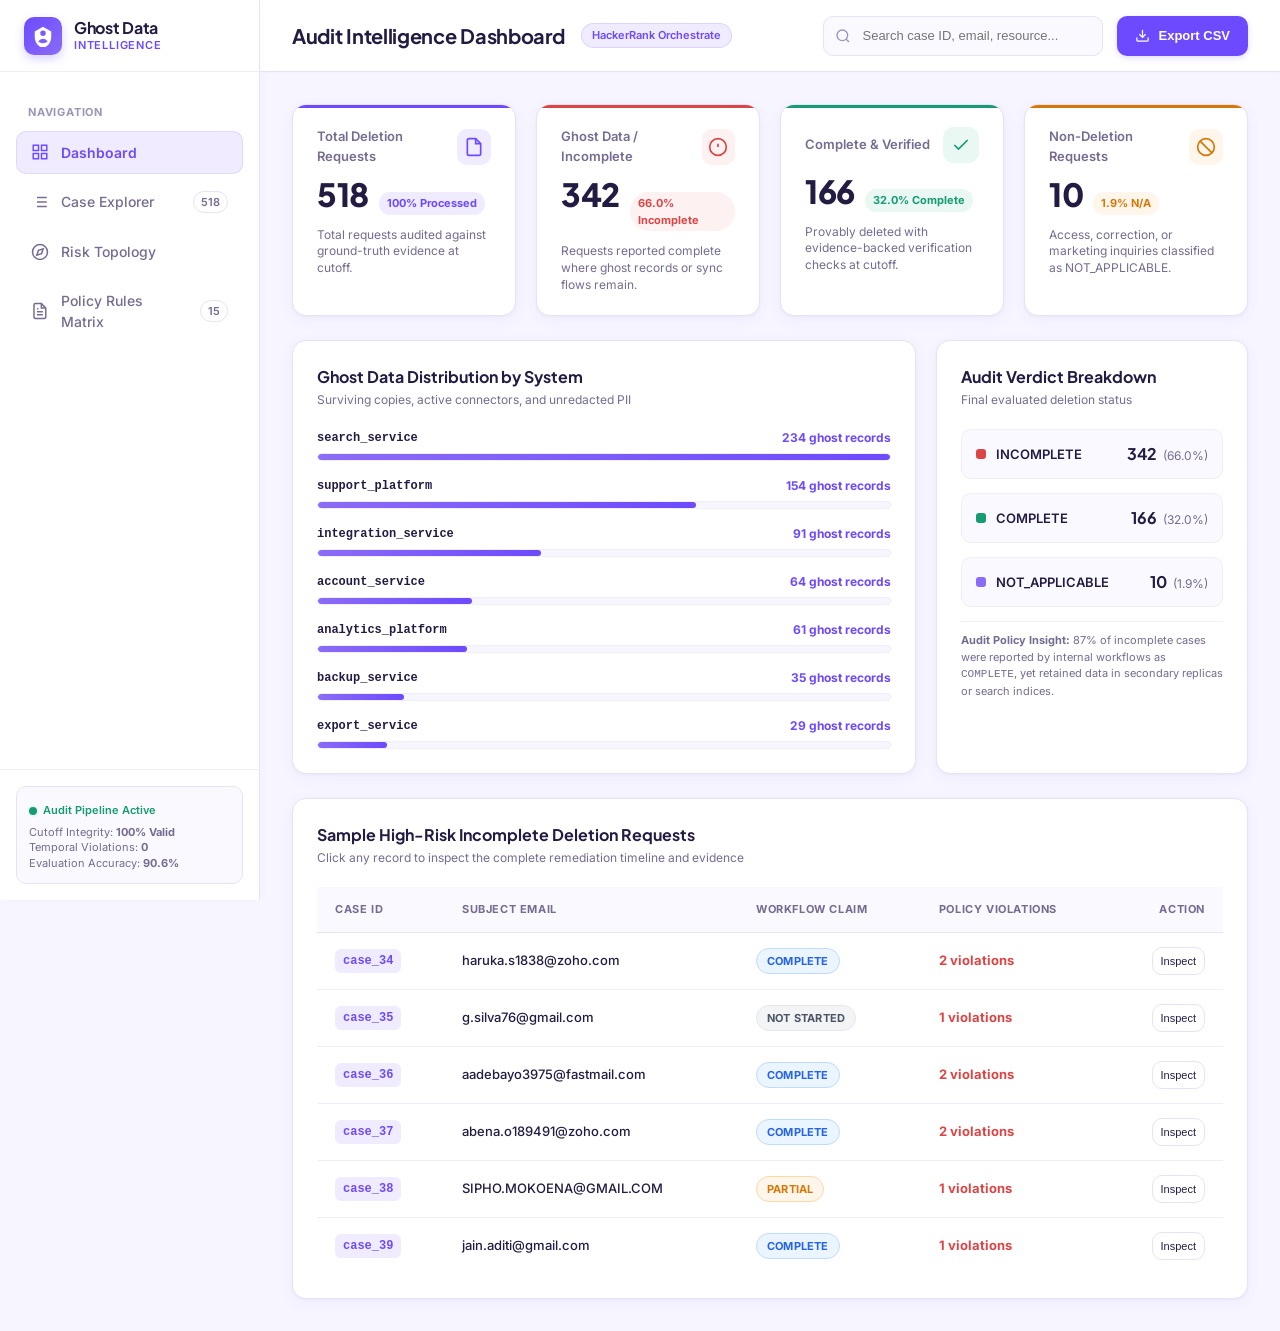
==== index.html @ 48d5da3a "DashBoard Added" ====
<!DOCTYPE html>
<html lang="en">
<head>
  <meta charset="UTF-8">
  <meta http-equiv="refresh" content="0; url=web/index.html">
  <title>Redirecting to Ghost Data Intelligence</title>
</head>
<body style="font-family: sans-serif; background: #F7F5FF; color: #241B43; display: flex; align-items: center; justify-content: center; height: 100vh; margin: 0;">
  <p>Loading <a href="web/index.html" style="color: #6D4AFF; font-weight: bold;">Ghost Data Intelligence</a>...</p>
</body>
</html>
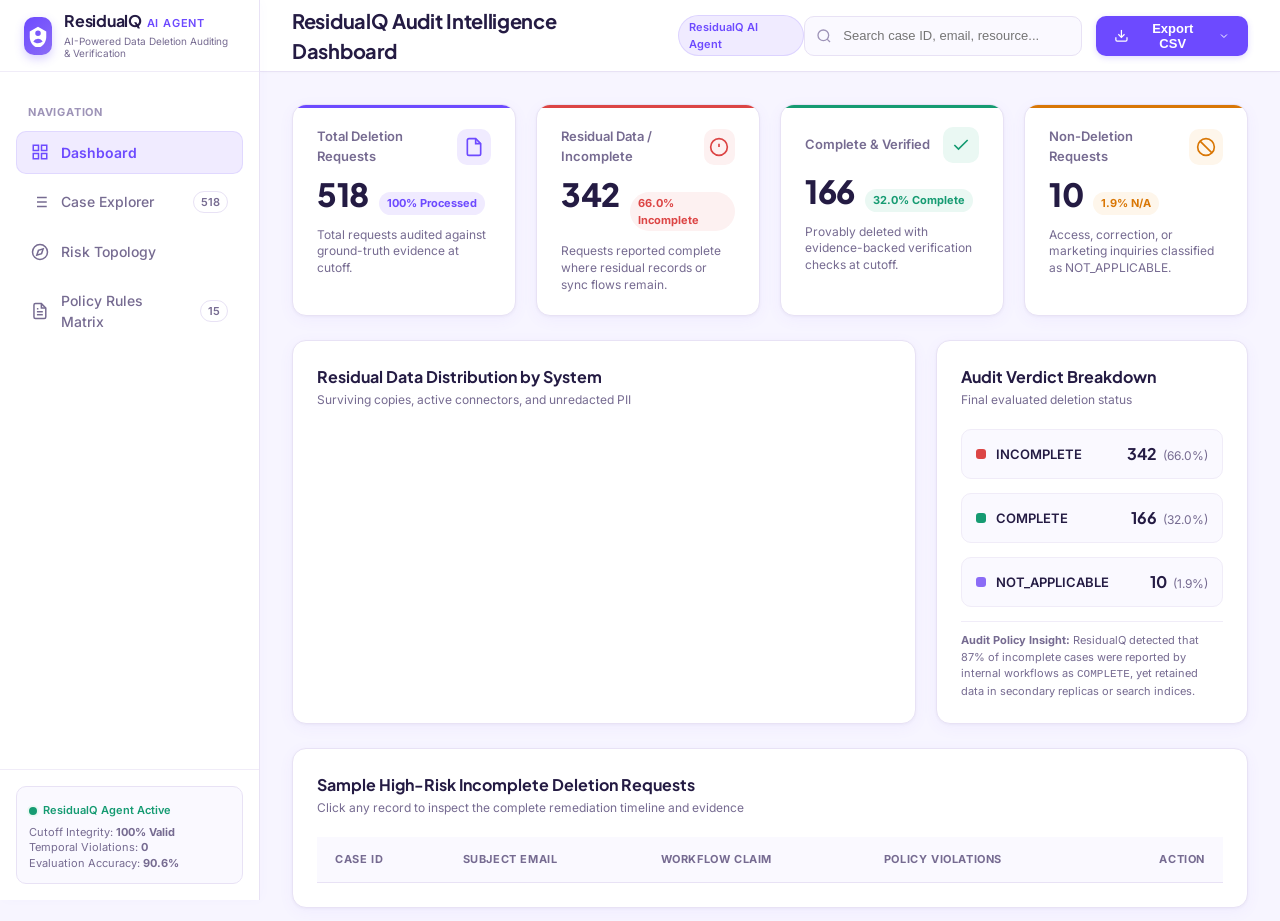
==== commit dc95c6f9: "Dashboard Error Fixed" ====
--- a/index.html
+++ b/index.html
@@ -3,9 +3,14 @@
 <head>
   <meta charset="UTF-8">
   <meta http-equiv="refresh" content="0; url=web/index.html">
-  <title>Redirecting to Ghost Data Intelligence</title>
+  <title>ResidualQ AI Agent — AI-Powered Data Deletion Auditing &amp; Verification</title>
 </head>
-<body style="font-family: sans-serif; background: #F7F5FF; color: #241B43; display: flex; align-items: center; justify-content: center; height: 100vh; margin: 0;">
-  <p>Loading <a href="web/index.html" style="color: #6D4AFF; font-weight: bold;">Ghost Data Intelligence</a>...</p>
+<body style="font-family: -apple-system, BlinkMacSystemFont, 'Inter', 'Segoe UI', sans-serif; background: #F7F5FF; color: #241B43; display: flex; align-items: center; justify-content: center; height: 100vh; margin: 0;">
+  <div style="text-align: center;">
+    <h2 style="margin-bottom: 8px; color: #241B43;">ResidualQ AI Agent</h2>
+    <p style="color: #766B91; margin-bottom: 16px;">AI-Powered Data Deletion Auditing &amp; Verification</p>
+    <p>Redirecting to dashboard... <a href="web/index.html" style="color: #6D4AFF; font-weight: 600;">Click here if not redirected</a>.</p>
+  </div>
 </body>
 </html>
+
